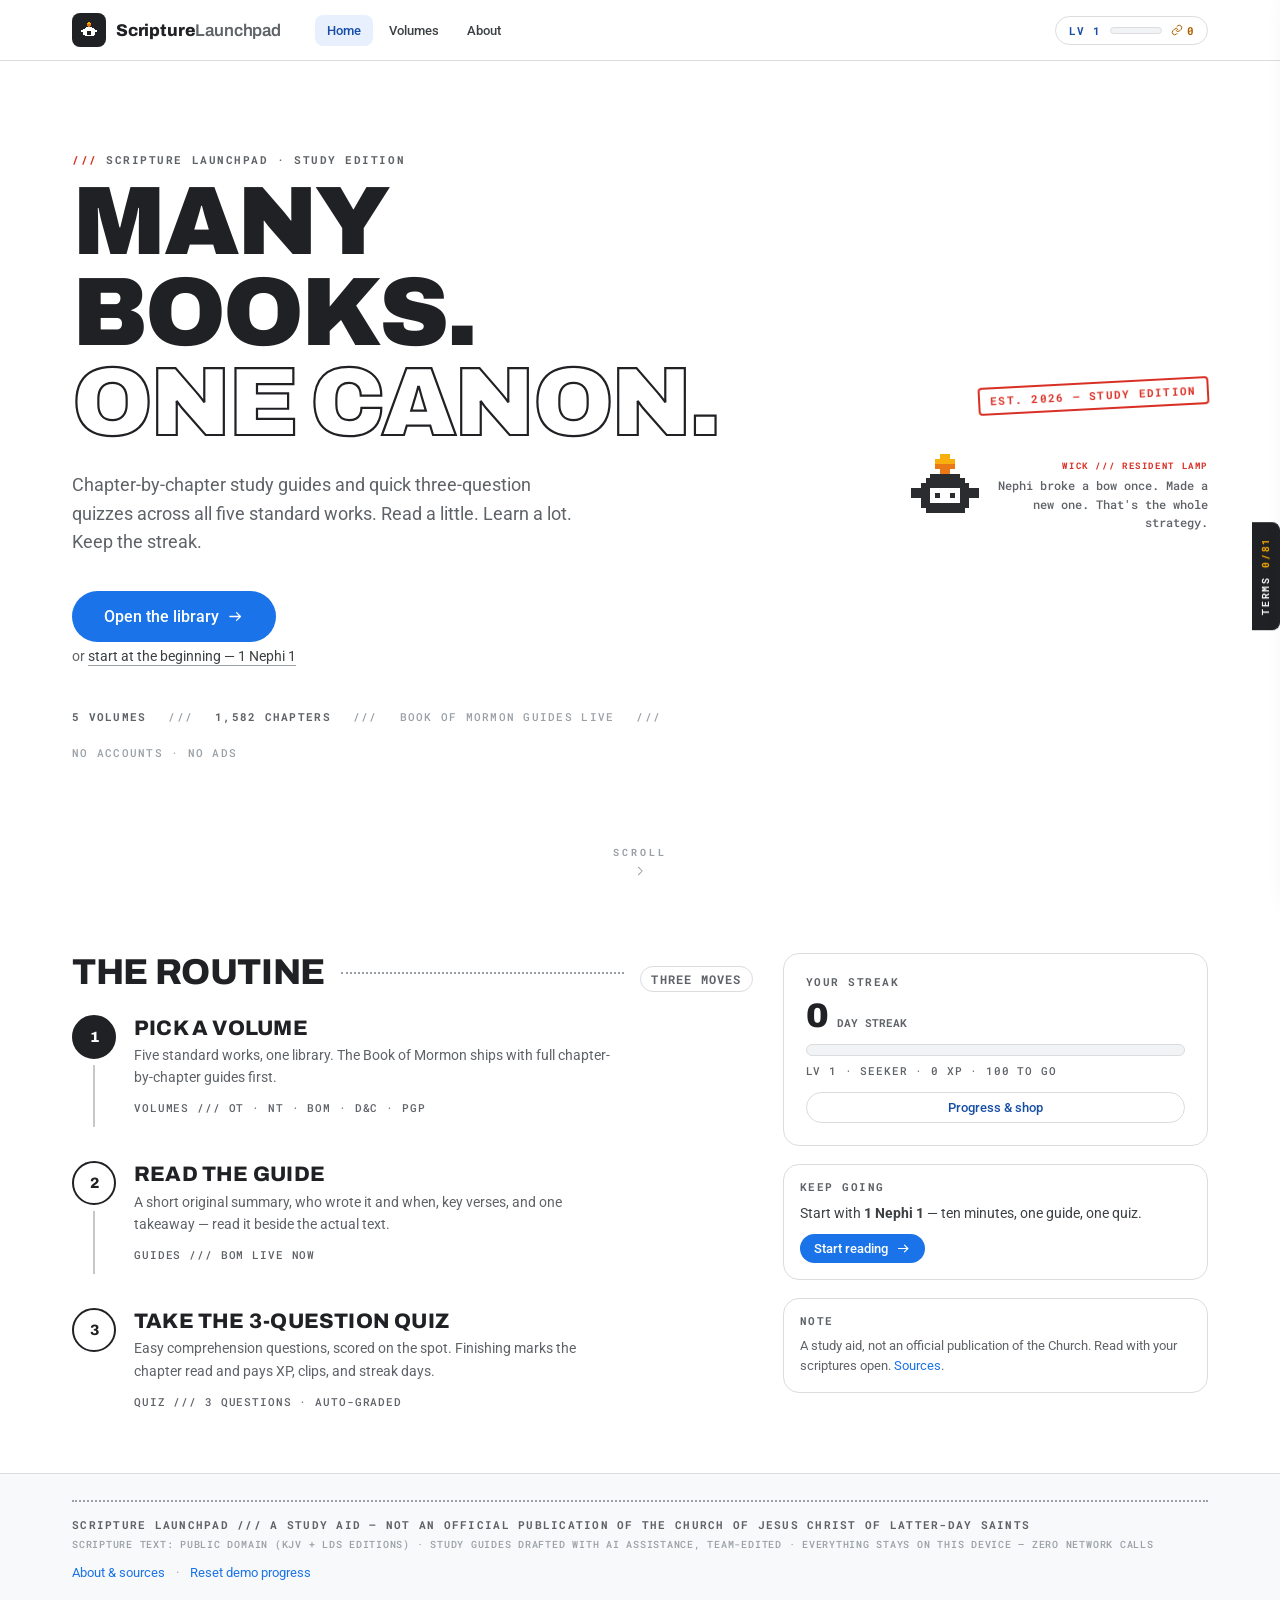
==== scripture-launchpad/index.html @ 40fcabbc "Scripture Launchpad: 2nd site on the platform (Book of Mormon complete) - New scripture-launchpad/ f" ====
<!doctype html>
<html lang="en">
<head>
<meta charset="utf-8">
<meta name="viewport" content="width=device-width, initial-scale=1, viewport-fit=cover">
<title>Scripture Launchpad — chapter by chapter</title>
<meta name="description" content="Chapter-by-chapter study guides and quick three-question quizzes across all five standard works.">
<link rel="icon" href='data:image/svg+xml,<svg xmlns="http://www.w3.org/2000/svg" viewBox="0 0 16 16"><rect x="3" y="8" width="10" height="5" fill="%23202124"/><rect x="2" y="6" width="12" height="2" fill="%23202124"/><rect x="7" y="2" width="2" height="2" fill="%23f9ab00"/><rect x="6" y="4" width="4" height="2" fill="%23f9ab00"/></svg>'>
<link rel="preconnect" href="https://fonts.googleapis.com">
<link rel="preconnect" href="https://fonts.gstatic.com" crossorigin>
<link href="https://fonts.googleapis.com/css2?family=Archivo:wght@600;700;800;900&family=Roboto:wght@400;500;700&family=Roboto+Mono:wght@500;700&display=swap" rel="stylesheet">
<link rel="stylesheet" href="styles.css">
</head>
<body>

<header class="appbar">
  <div class="wrap row">
    <a class="brand" href="#/" data-nav>
      <span class="mark" aria-hidden="true">
        <svg viewBox="0 0 16 16" shape-rendering="crispEdges">
          <rect x="7" y="1" width="2" height="1" fill="#f9ab00"/><rect x="6" y="2" width="4" height="1" fill="#f9ab00"/>
          <rect x="6" y="3" width="4" height="1" fill="#e8710a"/><rect x="7" y="4" width="2" height="1" fill="#e8710a"/>
          <rect x="5" y="5" width="6" height="1" fill="currentColor"/>
          <rect x="4" y="6" width="8" height="1" fill="currentColor"/>
          <rect x="3" y="7" width="10" height="1" fill="currentColor"/>
          <rect x="3" y="8" width="3" height="4" fill="currentColor"/><rect x="10" y="8" width="3" height="4" fill="currentColor"/>
          <rect x="6" y="8" width="4" height="1" fill="currentColor"/>
          <rect x="4" y="12" width="8" height="1" fill="currentColor"/>
          <rect x="1" y="8" width="2" height="2" fill="currentColor"/><rect x="13" y="8" width="2" height="2" fill="currentColor"/>
        </svg>
      </span>
      <span class="word">Scripture<em>Launchpad</em></span>
      <span id="oxmount"></span>
    </a>
    <nav class="appnav" id="appnav">
      <a href="#/" data-nav data-navkey="home">Home</a>
      <a href="#/volumes" data-nav data-navkey="volumes">Volumes</a>
      <a href="#/about" data-nav data-navkey="about">About</a>
    </nav>
    <span class="spacer"></span>
    <button class="pill" id="pill" type="button" title="Progress &amp; study shop">
      <span class="pl-lv">LV 1</span>
      <span class="pl-bar"><span class="pl-fill" id="pillfill"></span></span>
      <span class="pl-clips"><svg viewBox="0 0 24 24" fill="none" stroke="currentColor" stroke-width="2" stroke-linecap="round"><path d="M10 13a5 5 0 0 0 7.5.5l3-3a5 5 0 0 0-7-7l-1.7 1.7"/><path d="M14 11a5 5 0 0 0-7.5-.5l-3 3a5 5 0 0 0 7 7l1.7-1.7"/></svg><b id="pillclips">0</b></span>
    </button>
  </div>
</header>

<main id="view"></main>

<footer>
  <div class="wrap foot">
    <div class="foot-rule"></div>
    <p class="mono f1">SCRIPTURE LAUNCHPAD /// A STUDY AID — NOT AN OFFICIAL PUBLICATION OF THE CHURCH OF JESUS CHRIST OF LATTER-DAY SAINTS</p>
    <p class="mono f2">SCRIPTURE TEXT: PUBLIC DOMAIN (KJV + LDS EDITIONS) · STUDY GUIDES DRAFTED WITH AI ASSISTANCE, TEAM-EDITED · EVERYTHING STAYS ON THIS DEVICE — ZERO NETWORK CALLS</p>
    <p class="flinks">
      <a href="#/about" data-nav>About &amp; sources</a>
      <span class="dotsep">·</span>
      <a href="#" id="resetlink">Reset demo progress</a>
    </p>
  </div>
</footer>

<nav class="tabbar" id="tabbar" aria-label="Mobile navigation"></nav>

<!-- glossary: edge tab + drawer + tooltip + flashcards mount here -->
<button class="bz-tab" id="bztab" type="button">TERMS <b id="bzcount">0/0</b></button>
<aside class="bz-panel" id="bzpanel" aria-hidden="true"></aside>
<div class="bz-tip" id="bztip" hidden></div>
<div class="fc-overlay" id="fcoverlay" hidden></div>

<div class="toasts" id="toasts"></div>
<div class="modal-root" id="modalroot" hidden></div>
<div class="confetti-root" id="confetti"></div>

<!-- data (plain script tags so file:// double-click works) -->
<script src="data/canon.js"></script>
<script src="data/glossary.js"></script>
<script src="data/bom-01-1ne.js"></script>
<script src="data/bom-02-2ne.js"></script>
<script src="data/bom-03-jacob-words.js"></script>
<script src="data/bom-04-mosiah.js"></script>
<script src="data/bom-05-alma-a.js"></script>
<script src="data/bom-06-alma-b.js"></script>
<script src="data/bom-07-helaman.js"></script>
<script src="data/bom-08-3ne.js"></script>
<script src="data/bom-09-4ne-mormon-ether.js"></script>
<script src="data/bom-10-moroni.js"></script>
<script src="app.js"></script>
</body>
</html>
---- scripture-launchpad/styles.css ----
/* ============================================================
   SCRIPTURE LAUNCHPAD — design system
   Google Material flatness x print-shop retro. Flat only: no
   gradients, no glassmorphism, no emoji. Same platform language
   as IS Career Launchpad; content and accents are scripture.
   Order: tokens → base → appbar → tabbar → buttons → cards →
   stamp → hero → sections → volume/book grids → chapter study
   → quiz → rail → modal/shop → toasts/confetti → glossary →
   footer → responsive → reduced motion
   ============================================================ */

:root{
  --ink:#202124;
  --ink2:#3c4043;
  --grey:#5f6368;
  --line:#dadce0;
  --line2:#e8eaed;
  --surface:#f8f9fa;
  --surface2:#f1f3f4;
  --white:#fff; --card:#fff; --on-ink:#fff;
  --blue:#1a73e8; --blue-d:#174ea6; --blue-t:#e8f0fe;
  --green:#188038; --green-b:#1e8e3e; --green-t:#e6f4ea;
  --red:#d93025;   --red-t:#fce8e6;
  --yellow:#f9ab00; --yellow-d:#b06000;
  --orange:#e8710a;
  --purple:#7627bb; --purple-t:#f3e8fd;
  --teal:#00796b;
  --shadow:0 1px 2px rgba(60,64,67,.28), 0 1px 3px 1px rgba(60,64,67,.10);
  --font-ui:'Roboto',system-ui,-apple-system,'Segoe UI',sans-serif;
  --font-disp:'Archivo','Roboto',system-ui,sans-serif;
  --font-mono:'Roboto Mono',ui-monospace,'Cascadia Mono',Consolas,monospace;
  --appbar-bg:rgba(255,255,255,.97);
}
html[data-theme="midnight"]{
  --ink:#e8eaed; --ink2:#c9ccd1; --grey:#9aa0a6;
  --line:#3c4043; --line2:#2b2c30;
  --surface:#161719; --surface2:#222326;
  --white:#1b1c1f; --card:#1b1c1f; --on-ink:#17181a;
  --blue-t:#20304a; --green-t:#1d3327; --red-t:#3a2121; --purple-t:#33234a;
  --appbar-bg:rgba(20,21,23,.97);
  --shadow:0 1px 2px rgba(0,0,0,.5), 0 1px 3px 1px rgba(0,0,0,.35);
}
html[data-accent="galilee"]{ --blue:#0b57d0; --blue-d:#0842a0; --blue-t:#d9e6fc }
html[data-accent="wild"]{ --blue:#558b2f; --blue-d:#33691e; --blue-t:#e9f2df }
html[data-accent="liahona"]{ --blue:#b06000; --blue-d:#8a4b00; --blue-t:#fbead0 }

*{box-sizing:border-box}
[hidden]{display:none !important}
html{scroll-behavior:smooth}
body{
  margin:0; background:var(--white); color:var(--ink);
  font:400 15px/1.6 var(--font-ui);
  -webkit-font-smoothing:antialiased;
}
::selection{background:var(--blue-t)}
:focus-visible{outline:2px solid var(--blue); outline-offset:2px; border-radius:4px}
a{color:var(--blue); text-decoration:none}
a:hover{text-decoration:underline}
h1,h2,h3,h4{margin:0; font-family:var(--font-disp); letter-spacing:-.01em; line-height:1.1}
p{margin:.4em 0}
button{font-family:var(--font-ui)}
.wrap{max-width:1180px; margin:0 auto; padding:0 22px}
.mono{font-family:var(--font-mono)}
.kicker{
  font:700 11px/1 var(--font-mono); letter-spacing:.14em; text-transform:uppercase;
  color:var(--grey); margin:0 0 10px;
}
.kicker .dot{color:var(--red)}
.hairline{border:0; border-top:1px solid var(--line); margin:0}
.dotted{border:0; border-top:2px dotted #9aa0a6; margin:0}

/* ---------- app bar ---------- */
.appbar{
  position:sticky; top:0; z-index:50; background:var(--appbar-bg);
  border-bottom:1px solid var(--line); backdrop-filter:blur(6px);
}
.appbar .row{display:flex; align-items:center; gap:18px; height:60px}
.brand{display:flex; align-items:center; gap:10px; cursor:pointer; user-select:none}
.brand:hover{text-decoration:none}
.brand .mark{
  width:34px; height:34px; background:var(--ink); color:var(--card); border-radius:8px;
  display:grid; place-items:center; flex:none;
}
.brand .mark svg{width:18px; height:18px}
.brand .word{font:800 17px var(--font-disp); color:var(--ink); letter-spacing:-.01em; white-space:nowrap}
.brand .word em{font-style:normal; color:var(--grey); font-weight:600}
#oxmount{display:inline-flex}
#oxmount svg{width:22px; height:22px; margin-left:2px}
.appnav{display:flex; gap:4px; margin-left:6px}
.appnav a{
  font:500 13px var(--font-ui); color:var(--ink2); padding:8px 12px; border-radius:8px;
}
.appnav a:hover{background:var(--surface2); text-decoration:none}
.appnav a.on{background:var(--blue-t); color:var(--blue-d)}
.appbar .spacer{flex:1}

/* progress pill */
.pill{
  display:inline-flex; align-items:center; gap:9px; padding:6px 13px;
  border:1.5px solid var(--line); border-radius:999px; background:var(--card);
  cursor:pointer; color:var(--ink2);
}
.pill:hover{border-color:var(--ink); box-shadow:var(--shadow)}
.pill .pl-lv{font:700 11px var(--font-mono); letter-spacing:.08em; color:var(--blue-d)}
.pill .pl-bar{width:52px; height:7px; background:var(--surface2); border:1px solid var(--line); border-radius:99px; overflow:hidden}
.pill .pl-fill{display:block; height:100%; width:0%; background:var(--blue); border-radius:99px}
.pill .pl-clips{display:inline-flex; align-items:center; gap:4px; font:700 11px var(--font-mono); color:var(--yellow-d)}
.pill .pl-clips svg{width:12px; height:12px}

/* ---------- mobile tab bar ---------- */
.tabbar{
  display:none; position:fixed; left:0; right:0; bottom:0; z-index:120;
  background:var(--card); border-top:1.5px solid var(--ink);
  box-shadow:0 -3px 12px rgba(60,64,67,.08);
  padding:7px 6px calc(7px + env(safe-area-inset-bottom)); gap:2px;
}
.tb{
  flex:1; display:flex; flex-direction:column; align-items:center; justify-content:center; gap:3px;
  min-height:52px; padding:4px 2px; border-radius:12px; border:none; background:none;
  color:var(--grey); text-decoration:none; cursor:pointer; user-select:none;
  -webkit-tap-highlight-color:transparent; transition:transform .12s, color .15s;
}
.tb:hover{text-decoration:none}
.tb:active{transform:scale(.94)}
.tb .ti{
  position:relative; width:34px; height:30px; display:grid; place-items:center;
  border-radius:9px; transition:background .15s;
}
.tb .ti svg{width:23px; height:23px}
.tb .tl{font:700 8.5px var(--font-mono); letter-spacing:.09em; text-transform:uppercase; white-space:nowrap}
.tb.on{color:var(--blue-d)}
.tb.on .ti{background:var(--blue-t); color:var(--blue)}
.tbadge{
  position:absolute; top:-5px; right:-10px; min-width:17px; height:15px; padding:0 4px;
  background:var(--yellow); color:#202124; font:700 8.5px/15px var(--font-mono);
  border-radius:999px; text-align:center; border:1.5px solid var(--card);
}

/* ---------- buttons / chips ---------- */
.btn{
  display:inline-flex; align-items:center; gap:8px; border:none; cursor:pointer;
  font:500 14px var(--font-ui); padding:11px 22px; border-radius:999px;
  transition:box-shadow .15s, transform .15s, background .15s; text-decoration:none;
}
.btn:hover{box-shadow:var(--shadow); text-decoration:none; transform:translateY(-1px)}
.btn:active{transform:translateY(0)}
.btn-primary{background:var(--blue); color:#fff}
.btn-dark{background:var(--ink); color:var(--on-ink)}
.btn-green{background:var(--green); color:#fff}
.btn-ghost{background:var(--card); color:var(--blue-d); border:1px solid var(--line)}
.btn-sm{padding:7px 14px; font-size:13px}
.btn-hero{padding:16px 32px; font-size:16px}
.btn[disabled], .btn[aria-disabled="true"]{background:var(--line2); color:#9aa0a6; cursor:not-allowed; box-shadow:none; transform:none}
.btn svg{width:16px; height:16px}
.chip{
  display:inline-flex; align-items:center; gap:6px; padding:5px 12px;
  border:1px solid var(--line); border-radius:999px; background:var(--card);
  font:700 12px var(--font-mono); color:var(--ink2); white-space:nowrap;
}
.chip svg{width:14px; height:14px}
.chip.streak{color:var(--yellow-d); border-color:#f5c85c}
.chip.xp{color:var(--green)}
.chip.lvl{color:var(--blue-d)}
.chip .amber{color:var(--yellow-d)}

/* ---------- cards ---------- */
.card{
  background:var(--card); border:1px solid var(--line); border-radius:16px; padding:22px;
}
.card.tight{padding:16px}
.hard{
  background:var(--card); border:1.5px solid var(--ink); border-radius:12px;
  box-shadow:4px 4px 0 var(--ink); transition:transform .15s, box-shadow .15s;
}
.hard:hover{transform:translate(-2px,-2px); box-shadow:6px 6px 0 var(--ink)}
.hard.flat:hover{transform:none; box-shadow:4px 4px 0 var(--ink)}

/* ---------- stamp ---------- */
.stamp{
  display:inline-block; padding:5px 10px; border:2px solid var(--red); color:var(--red);
  font:700 10.5px var(--font-mono); letter-spacing:.12em; text-transform:uppercase;
  transform:rotate(-3deg); border-radius:4px; background:var(--card); white-space:nowrap;
}
.stamp.blue{border-color:var(--blue); color:var(--blue-d); transform:rotate(2deg)}
.stamp.green{border-color:var(--green); color:var(--green)}
.stamp.gold{border-color:var(--yellow-d); color:var(--yellow-d); transform:rotate(-2deg)}

/* ---------- hero — one focal point ---------- */
.hero{position:relative; min-height:calc(100vh - 60px); display:flex; align-items:center; padding:36px 0 84px}
.hero-grid{display:grid; grid-template-columns:1.55fr .8fr; gap:36px; align-items:center; width:100%}
.hero h1{
  font-size:clamp(52px,7.6vw,106px); font-weight:900; letter-spacing:-.03em; line-height:.93;
  text-transform:uppercase; margin:12px 0 22px;
}
.hero h1 .outl{color:transparent; -webkit-text-stroke:2.2px var(--ink); text-stroke:2.2px var(--ink)}
.hero .sub{font-size:18px; color:var(--grey); max-width:50ch; margin:0 0 34px}
.hero .cta{display:flex; gap:18px; align-items:center; flex-wrap:wrap}
.hero .alt{font:400 13.5px var(--font-ui); color:var(--grey)}
.hero .alt a{color:var(--ink2); border-bottom:1px solid #9aa0a6; padding-bottom:1px}
.hero .alt a:hover{text-decoration:none; border-color:var(--ink)}
.microline{
  margin-top:46px; font:500 10.5px var(--font-mono); letter-spacing:.12em; color:#9aa0a6;
  text-transform:uppercase; display:flex; gap:22px; flex-wrap:wrap;
}
.microline b{color:var(--grey); font-weight:700}
.hero-side{position:relative; display:flex; flex-direction:column; align-items:flex-end; gap:18px}
.corner-stamp{z-index:2}
.wick-duo{display:flex; align-items:flex-end; gap:14px; margin-top:26px}
.wick-duo .wick{width:78px; opacity:.95; flex:none}
.wick-bubble{max-width:210px; font:500 12px/1.55 var(--font-mono); color:var(--grey); text-align:right}
.wick-bubble b{display:block; font-size:9px; letter-spacing:.18em; color:var(--red); margin-bottom:3px; text-align:right}
.scrollcue{
  position:absolute; bottom:20px; left:50%; transform:translateX(-50%);
  font:700 9.5px var(--font-mono); letter-spacing:.32em; color:#9aa0a6; text-transform:uppercase;
  display:flex; flex-direction:column; align-items:center; gap:5px;
}
.scrollcue svg{width:14px; height:14px; animation:dip 2.2s ease-in-out infinite}
@keyframes dip{0%,100%{transform:translateY(0); opacity:.45} 50%{transform:translateY(5px); opacity:1}}
.hero-main>*{animation:fadeUp .5s ease-out both}
.hero-main>*:nth-child(2){animation-delay:.07s}
.hero-main>*:nth-child(3){animation-delay:.14s}
.hero-main>*:nth-child(4){animation-delay:.21s}
.hero-main>*:nth-child(5){animation-delay:.28s}
@keyframes fadeUp{from{opacity:0; transform:translateY(14px)} to{opacity:1; transform:none}}

/* ---------- sections ---------- */
.section{padding:52px 0 8px}
.section-head{display:flex; align-items:baseline; gap:16px; margin-bottom:22px; flex-wrap:wrap}
.section-head h2{font-size:clamp(26px,3vw,36px); font-weight:800; text-transform:uppercase; letter-spacing:-.01em}
.section-head .count{
  font:700 12px var(--font-mono); color:var(--grey); letter-spacing:.1em;
  border:1px solid var(--line); padding:4px 10px; border-radius:999px;
}
.section-head .rule{flex:1; border-top:2px dotted #9aa0a6; min-width:60px; align-self:center}
.path-grid{display:grid; grid-template-columns:1.6fr 1fr; gap:30px; align-items:start}
.stage{position:relative; display:flex; gap:18px; padding:0 0 34px 0}
.stage:last-child{padding-bottom:4px}
.stage .railv{display:flex; flex-direction:column; align-items:center; gap:6px}
.node{
  width:44px; height:44px; border-radius:999px; border:2px solid var(--ink); background:var(--card);
  display:grid; place-items:center; font:800 15px var(--font-disp); color:var(--ink);
  flex:none; z-index:1;
}
.node.done{background:var(--green); border-color:var(--green); color:#fff}
.node.now{background:var(--ink); color:var(--on-ink)}
.railv .cord{width:2px; flex:1; min-height:26px; background:var(--ink); opacity:.25}
.stage .body{flex:1; padding-top:2px}
.stage h3{font-size:21px; font-weight:800; text-transform:uppercase; letter-spacing:.01em}
.stage .desc{color:var(--grey); font-size:14px; margin:4px 0 12px; max-width:60ch}
.stage .meta{font:500 11px var(--font-mono); color:var(--grey); letter-spacing:.08em; text-transform:uppercase; margin-bottom:12px}
.stage .meta b{color:var(--green)}
.railcol{display:flex; flex-direction:column; gap:18px; position:sticky; top:78px}
.levelbar{height:12px; background:var(--surface2); border:1px solid var(--line); border-radius:99px; overflow:hidden}
.levelbar .fill{height:100%; background:var(--blue); border-radius:99px; transition:width .5s}
.badge-grid{display:grid; grid-template-columns:repeat(4,1fr); gap:10px; margin-top:12px}
.badge{
  text-align:center; padding:10px 4px; border:1px solid var(--line); border-radius:12px;
  background:var(--card); position:relative;
}
.badge svg{width:22px; height:22px; color:var(--yellow-d)}
.badge .bn{font:700 8.5px var(--font-mono); letter-spacing:.04em; text-transform:uppercase; display:block; margin-top:5px; color:var(--ink2)}
.badge.locked{opacity:.35; filter:grayscale(1)}
.badge .lk{position:absolute; top:4px; right:4px; width:11px; height:11px; color:var(--grey)}

/* ---------- volume + book cards ---------- */
.volgrid{display:grid; grid-template-columns:repeat(3,1fr); gap:18px}
.bookgrid{display:grid; grid-template-columns:repeat(3,1fr); gap:14px}
.vcard{
  display:flex; flex-direction:column; cursor:pointer; padding:0; overflow:hidden;
  background:var(--card); position:relative;
}
.vcard .bar{height:5px; width:100%; background:var(--acc, var(--blue))}
.vcard .inner{padding:16px 16px 14px; display:flex; flex-direction:column; flex:1}
.vcard .toprow{display:flex; justify-content:space-between; align-items:flex-start; gap:8px; margin-bottom:8px}
.vcard .ic{width:34px; height:34px; border-radius:8px; display:grid; place-items:center; flex:none; background:var(--acc-t, var(--blue-t)); color:var(--acc, var(--blue-d))}
.vcard .ic svg{width:19px; height:19px}
.vcard h3{font-size:16.5px; font-weight:800; line-height:1.2; margin:2px 0 6px}
.vcard .blurb{font-size:12.5px; color:var(--grey); line-height:1.5; flex:1}
.vcard .meta{
  margin-top:12px; padding-top:10px; border-top:1px dotted var(--line);
  font:700 10px var(--font-mono); letter-spacing:.08em; color:var(--grey); text-transform:uppercase;
  display:flex; justify-content:space-between; align-items:center; gap:6px;
}
.vcard .meta .go{color:var(--ink)}
.vcard .pbar{height:5px; background:var(--surface2); border-radius:99px; overflow:hidden; margin-top:10px}
.vcard .pbar span{display:block; height:100%; background:var(--acc, var(--blue))}
.vcard .guidechip{
  font:700 8.5px var(--font-mono); letter-spacing:.1em; text-transform:uppercase;
  border:1.5px solid var(--green); color:var(--green); padding:2px 6px; border-radius:4px; transform:rotate(-3deg);
}
.vcard .guidechip.soon{border-color:#9aa0a6; color:var(--grey)}
.group-head{display:flex; align-items:center; gap:14px; margin:34px 0 16px}
.group-head .gname{font:800 13px var(--font-mono); letter-spacing:.16em; text-transform:uppercase; color:var(--ink2)}
.group-head .grule{flex:1; border-top:1px solid var(--ink)}
.group-head .gn{font:700 11px var(--font-mono); color:var(--on-ink); background:var(--ink); padding:2px 8px; border-radius:4px}

/* ---------- detail heads / crumbs ---------- */
.crumb{font:500 12px var(--font-mono); color:var(--grey); letter-spacing:.06em; text-transform:uppercase; padding-top:22px}
.crumb a{color:var(--grey)}
.det-head{display:flex; gap:22px; align-items:flex-start; padding:18px 0 20px; flex-wrap:wrap}
.det-head .big-ic{
  width:74px; height:74px; border-radius:18px; display:grid; place-items:center; flex:none;
  border:1.5px solid var(--ink); box-shadow:4px 4px 0 var(--ink);
  background:var(--acc-t, var(--blue-t)); color:var(--acc, var(--blue-d));
}
.det-head .big-ic svg{width:38px; height:38px}
.det-head h1{font-size:clamp(30px,4vw,46px); font-weight:900; text-transform:uppercase; letter-spacing:-.02em; line-height:1}
.det-head .aka{font:500 13px var(--font-mono); color:var(--grey); margin-top:8px}
.det-head .head-cta{margin-left:auto; display:flex; flex-direction:column; gap:10px; align-items:flex-end}

/* ---------- chapter grid ---------- */
.chapgrid{display:grid; grid-template-columns:repeat(auto-fill, minmax(64px, 1fr)); gap:10px; padding:4px 0 60px}
.chap{
  position:relative; border:1.5px solid var(--line); background:var(--card); border-radius:10px;
  min-height:52px; display:flex; align-items:center; justify-content:center; gap:5px;
  font:700 13px var(--font-mono); color:var(--ink2); cursor:pointer; padding:6px 2px;
}
.chap:hover{border-color:var(--ink); color:var(--ink); box-shadow:var(--shadow)}
.chap.read{background:var(--green-t); border-color:var(--green); color:var(--green)}
.chap .cd{width:6px; height:6px; border-radius:99px; background:var(--yellow); position:absolute; top:5px; right:5px}
.chap .cd.none{display:none}
.chap.guide::after{
  content:""; position:absolute; left:50%; bottom:4px; transform:translateX(-50%);
  width:16px; height:2px; background:var(--acc, var(--blue)); border-radius:2px; opacity:.55;
}

/* ---------- chapter study page ---------- */
.study{max-width:820px; padding-bottom:60px}
.chap-head{display:flex; align-items:flex-start; gap:18px; padding:14px 0 8px; flex-wrap:wrap}
.chap-head h1{font-size:clamp(32px,4.4vw,52px); font-weight:900; text-transform:uppercase; letter-spacing:-.02em; line-height:1}
.chap-head .readtoggle{margin-left:auto; padding-top:6px}
.readtoggle button{
  display:inline-flex; align-items:center; gap:7px; border:1.5px solid var(--line); border-radius:999px;
  background:var(--card); padding:8px 15px; font:700 11.5px var(--font-mono); letter-spacing:.08em;
  text-transform:uppercase; color:var(--grey); cursor:pointer;
}
.readtoggle button:hover{border-color:var(--ink); color:var(--ink)}
.readtoggle button.on{background:var(--green); border-color:var(--green); color:#fff}
.readtoggle button svg{width:14px; height:14px}
.guidecard{margin-top:16px}
.guidecard .gh{display:flex; align-items:center; gap:10px; margin-bottom:10px}
.guidecard .gh h3{font:800 13px var(--font-mono); letter-spacing:.16em; text-transform:uppercase; color:var(--ink2)}
.guidecard .gh .grule{flex:1; border-top:1px solid var(--line)}
.study .sum{font-size:16.5px; line-height:1.65; margin:6px 0 14px}
.ctxline{
  font:500 11px var(--font-mono); letter-spacing:.06em; text-transform:uppercase;
  color:var(--grey); background:var(--surface); border:1px solid var(--line2); border-radius:8px;
  padding:8px 12px; margin:0 0 16px; display:inline-block;
}
.kvblock{margin:6px 0 16px}
.kv{
  border-left:3px solid var(--acc, var(--blue)); background:var(--surface);
  border-radius:0 10px 10px 0; padding:12px 16px; margin:0 0 10px;
}
.kv .kvt{font:500 15px/1.6 var(--font-ui); color:var(--ink2); font-style:italic; margin:0}
.kv .kvr{font:700 10px var(--font-mono); letter-spacing:.12em; text-transform:uppercase; color:var(--acc, var(--blue-d)); margin-top:6px; display:block}
.takeaway{
  border:1.5px solid var(--ink); border-radius:12px; box-shadow:4px 4px 0 var(--ink);
  background:var(--card); padding:14px 18px; margin:18px 0; position:relative;
}
.takeaway .tk{font:700 10px var(--font-mono); letter-spacing:.16em; text-transform:uppercase; color:var(--red); margin-bottom:5px; display:block}
.takeaway p{margin:0; font-size:15.5px}
.comingsoon{margin-top:16px; text-align:left}
.comingsoon .cs-k{font:700 10.5px var(--font-mono); letter-spacing:.14em; color:var(--grey); text-transform:uppercase}
.comingsoon p{color:var(--grey); max-width:60ch}
.chapter-nav{display:flex; justify-content:space-between; gap:12px; margin-top:30px; flex-wrap:wrap}

/* ---------- quiz ---------- */
.quizcard{margin-top:16px}
.quizcard .qh{display:flex; align-items:center; gap:10px; flex-wrap:wrap; margin-bottom:14px}
.quizcard .qh h3{font:800 13px var(--font-mono); letter-spacing:.16em; text-transform:uppercase; color:var(--ink2)}
.quizcard .qh .qmeta{font:500 10.5px var(--font-mono); color:var(--grey); letter-spacing:.08em; text-transform:uppercase; margin-left:auto}
.qprog{display:flex; gap:5px; margin-bottom:14px}
.qprog span{width:26px; height:5px; border-radius:99px; background:var(--surface2); border:1px solid var(--line)}
.qprog span.ok{background:var(--green); border-color:var(--green)}
.qprog span.bad{background:var(--red); border-color:var(--red)}
.qprog span.cur{border-color:var(--ink)}
.qq{font-size:17px; font-weight:500; margin:0 0 14px}
.choices{display:flex; flex-direction:column; gap:9px}
.choice{
  display:flex; align-items:center; gap:12px; text-align:left; width:100%;
  border:1.5px solid var(--line); background:var(--card); border-radius:12px;
  padding:12px 14px; font:400 14.5px var(--font-ui); color:var(--ink); cursor:pointer;
  transition:border-color .12s, background .12s;
}
.choice:hover{border-color:var(--ink)}
.choice .key{
  width:24px; height:24px; border-radius:7px; border:1.5px solid var(--line);
  display:grid; place-items:center; font:700 11px var(--font-mono); color:var(--grey); flex:none;
}
.choice.right{background:var(--green-t); border-color:var(--green); color:var(--green)}
.choice.right .key{border-color:var(--green); color:var(--green)}
.choice.wrong{background:var(--red-t); border-color:var(--red); color:var(--red)}
.choice.wrong .key{border-color:var(--red); color:var(--red)}
.choice.dim{opacity:.55}
.choice:disabled{cursor:default}
.qwhy{
  border:1px solid var(--line); border-left:3px solid var(--acc, var(--blue)); background:var(--surface);
  border-radius:0 10px 10px 0; padding:10px 14px; margin-top:12px; font-size:13.5px; color:var(--ink2);
}
.qnext{margin-top:14px; display:flex; justify-content:flex-end}
.qdone{text-align:left; padding:6px 2px 2px}
.qdone .scorestamp{margin:6px 0 10px}
.qdone .scoreline{font-size:16px; font-weight:500; margin:8px 0 4px}
.qdone .xpnote{font:700 11px var(--font-mono); letter-spacing:.1em; text-transform:uppercase; color:var(--green)}
.qdone .qactions{display:flex; gap:12px; margin-top:18px; flex-wrap:wrap}

/* ---------- about page ---------- */
.about{max-width:820px; padding-bottom:60px}
.about h2{font-size:clamp(22px,2.6vw,30px); font-weight:800; text-transform:uppercase; margin:38px 0 6px}
.about p, .about li{color:var(--ink2); font-size:14.5px}
.about ul{padding-left:20px; margin:8px 0}
.about .src{border:1px solid var(--line); border-radius:12px; padding:14px 16px; margin:10px 0; background:var(--card)}
.about .src .sk{font:700 10px var(--font-mono); letter-spacing:.14em; text-transform:uppercase; color:var(--grey)}

/* ---------- progress modal + shop ---------- */
.modal-root{position:fixed; inset:0; z-index:400; display:flex; align-items:flex-start; justify-content:center; padding:44px 16px; overflow-y:auto}
.modal-back{position:fixed; inset:0; background:rgba(32,33,36,.55)}
.modal{
  position:relative; width:min(880px,100%); background:var(--card); border:1.5px solid var(--ink);
  border-radius:16px; box-shadow:8px 8px 0 var(--ink); padding:26px;
}
.modal .mx{position:absolute; top:14px; right:14px; border:none; background:none; cursor:pointer; color:var(--grey); padding:6px}
.modal .mx:hover{color:var(--ink)}
.modal .mx svg{width:18px; height:18px}
.mgrid{display:grid; grid-template-columns:1.1fr 1fr; gap:16px; margin-top:16px}
.mbox{border:1px solid var(--line); border-radius:14px; padding:16px; background:var(--card)}
.mbox .mk{font:700 10px var(--font-mono); letter-spacing:.16em; text-transform:uppercase; color:var(--grey); margin-bottom:8px; display:block}
.mbox .big{font:900 30px var(--font-disp); text-transform:uppercase; letter-spacing:-.01em; line-height:1}
.mbox .sub{font:500 11px var(--font-mono); color:var(--grey); margin-top:6px}
.ladder{margin-top:10px}
.lrow{display:flex; align-items:center; gap:12px; padding:7px 0; border-bottom:1px dotted var(--line)}
.lrow:last-child{border-bottom:none}
.lrow .ln{width:30px; height:30px; border-radius:99px; border:1.5px solid var(--line); display:grid; place-items:center; font:800 12px var(--font-disp); color:var(--grey); flex:none}
.lrow.done .ln{background:var(--green); border-color:var(--green); color:#fff}
.lrow.now .ln{background:var(--ink); border-color:var(--ink); color:var(--on-ink)}
.lrow .lt{font:700 11.5px var(--font-mono); letter-spacing:.1em; text-transform:uppercase; color:var(--ink2); flex:1}
.lrow .lr{font:700 10px var(--font-mono); color:var(--grey)}
.lrow.now .lt{color:var(--ink)}
.lrow.locked{opacity:.45}
.statrow{display:flex; gap:8px; flex-wrap:wrap; margin-top:12px}
.shopgrid{display:grid; grid-template-columns:repeat(3,1fr); gap:14px; margin-top:14px}
.shopcard{border:1px solid var(--line); border-radius:14px; padding:14px; background:var(--card); display:flex; flex-direction:column; gap:8px}
.shopcard.owned{border-color:var(--green)}
.shopcard .sw{display:flex; gap:6px}
.shopcard .sw i{width:22px; height:22px; border-radius:6px; border:1px solid var(--line)}
.shopcard .pname{font:800 13.5px var(--font-disp); text-transform:uppercase; letter-spacing:.02em}
.shopcard .pdesc{font-size:12px; color:var(--grey); flex:1; line-height:1.5}
.shopcard .prow{display:flex; align-items:center; justify-content:space-between; gap:8px}
.shopcard .price{font:700 12px var(--font-mono); color:var(--yellow-d); display:inline-flex; align-items:center; gap:5px}
.shopcard .price svg{width:13px; height:13px}
.shopfoot{font:500 10px var(--font-mono); letter-spacing:.1em; text-transform:uppercase; color:var(--grey); margin-top:12px}

/* ---------- toasts ---------- */
.toasts{position:fixed; left:18px; bottom:22px; z-index:300; display:flex; flex-direction:column; gap:8px}
.toast{
  background:var(--ink); color:var(--on-ink); border-radius:10px; padding:10px 16px;
  font:500 13px var(--font-ui); box-shadow:var(--shadow); display:flex; gap:10px; align-items:center;
  animation:tin .25s ease-out;
}
.toast .txp{font:700 11px var(--font-mono); color:var(--yellow); letter-spacing:.06em}
@keyframes tin{from{opacity:0; transform:translateY(8px)} to{opacity:1; transform:none}}

/* ---------- confetti ---------- */
.confetti-root{position:fixed; inset:0; pointer-events:none; z-index:500; overflow:hidden}
.confetti-root i{position:absolute; width:9px; height:9px; top:-12px}

/* ---------- glossary ---------- */
.bz{border-bottom:2px solid var(--orange); cursor:help; text-decoration:none}
.bz-tab{
  position:fixed; right:0; top:58%; z-index:110; transform:rotate(180deg);
  writing-mode:vertical-rl; border:1.5px solid var(--ink); border-right:none;
  background:var(--ink); color:var(--on-ink); font:700 10px var(--font-mono); letter-spacing:.18em;
  padding:14px 7px; border-radius:8px 0 0 8px; cursor:pointer; display:flex; align-items:center; gap:8px;
}
.bz-tab b{color:var(--yellow); font-weight:700}
.bz-tab:hover{background:var(--ink2)}
.bz-panel{
  position:fixed; top:0; right:-420px; width:400px; max-width:100vw; height:100vh; z-index:150;
  background:var(--card); border-left:1.5px solid var(--ink); box-shadow:-6px 0 24px rgba(60,64,67,.18);
  display:flex; flex-direction:column; transition:right .25s ease;
}
.bz-panel.open{right:0}
.bz-head{padding:18px 18px 12px; border-bottom:1px solid var(--line)}
.bz-head .bt{display:flex; align-items:center; gap:10px}
.bz-head .bt h3{font:800 14px var(--font-mono); letter-spacing:.16em; text-transform:uppercase; flex:1}
.bz-head .bt button{border:none; background:none; cursor:pointer; color:var(--grey); padding:4px}
.bz-head .bt button:hover{color:var(--ink)}
.bz-head .bt svg{width:16px; height:16px}
.bz-stack{display:flex; height:7px; border-radius:99px; overflow:hidden; margin:12px 0 0; background:var(--surface2)}
.bz-stack i{height:100%}
.bz-search{margin-top:12px; width:100%; padding:9px 13px; border:1.5px solid var(--line); border-radius:10px; font:400 13px var(--font-ui); background:var(--card); color:var(--ink)}
.bz-search:focus{outline:none; border-color:var(--ink)}
.bz-filters{display:flex; gap:6px; flex-wrap:wrap; margin-top:10px}
.bz-fch{
  border:1px solid var(--line); background:var(--card); border-radius:999px; padding:4px 11px;
  font:700 10px var(--font-mono); letter-spacing:.08em; color:var(--grey); cursor:pointer;
}
.bz-fch.on{background:var(--blue-t); border-color:var(--blue); color:var(--blue-d)}
.bz-list{flex:1; overflow-y:auto; padding:6px 0 90px}
.bz-row{padding:11px 18px; border-bottom:1px dotted var(--line); cursor:pointer}
.bz-row:hover{background:var(--surface)}
.bz-row .rt{display:flex; align-items:center; gap:8px}
.bz-row .rt b{font:500 13.5px var(--font-ui); color:var(--ink); flex:1}
.bz-row .meter{display:flex; gap:3px}
.bz-row .meter i{width:7px; height:7px; border-radius:99px; background:var(--line2)}
.bz-row .meter i.f{background:var(--orange)}
.bz-row .rd{font:400 13px var(--font-ui); color:var(--ink2); display:none; margin-top:6px}
.bz-row.exp .rd{display:block}
.bz-row .tag{font:700 8.5px var(--font-mono); letter-spacing:.1em; color:var(--grey); border:1px solid var(--line); padding:1px 5px; border-radius:4px}
.bz-foot{border-top:1.5px solid var(--ink); padding:12px 18px; background:var(--card); display:flex; gap:10px; align-items:center; justify-content:space-between}
.bz-foot .bf-note{font:500 9.5px var(--font-mono); letter-spacing:.1em; color:var(--grey); text-transform:uppercase}
.bz-tip{
  position:fixed; z-index:200; max-width:300px; background:var(--card); border:1.5px solid var(--ink);
  border-radius:10px; box-shadow:5px 5px 0 var(--ink); padding:11px 14px; pointer-events:none;
}
.bz-tip .tt{font:700 12px var(--font-mono); letter-spacing:.08em; text-transform:uppercase; color:var(--orange); display:block}
.bz-tip .td{font:400 13px/1.5 var(--font-ui); color:var(--ink2); margin-top:4px}
.bz-tip .tf{font:700 9px var(--font-mono); letter-spacing:.12em; text-transform:uppercase; color:var(--grey); margin-top:7px; display:block}
.fc-overlay{position:fixed; inset:0; z-index:250; background:rgba(32,33,36,.55); display:flex; align-items:center; justify-content:center; padding:20px}
.fc-card{width:min(460px,100%); background:var(--card); border:1.5px solid var(--ink); border-radius:16px; box-shadow:8px 8px 0 var(--ink); padding:26px; position:relative}
.fc-card .fk{font:700 10px var(--font-mono); letter-spacing:.16em; text-transform:uppercase; color:var(--grey); display:flex; justify-content:space-between}
.fc-face{
  min-height:170px; border:1.5px solid var(--ink); border-radius:12px; background:var(--surface);
  display:flex; flex-direction:column; align-items:center; justify-content:center; gap:10px;
  text-align:center; padding:22px; margin:16px 0; cursor:pointer;
}
.fc-face .fw{font:800 22px var(--font-disp); text-transform:uppercase}
.fc-face .fd{font:400 14px/1.55 var(--font-ui); color:var(--ink2)}
.fc-face .fhint{font:500 9.5px var(--font-mono); letter-spacing:.14em; color:var(--grey); text-transform:uppercase}
.fc-btns{display:flex; gap:10px}
.fc-btns .btn{flex:1; justify-content:center}

/* ---------- footer ---------- */
footer{border-top:1px solid var(--line); margin-top:40px; background:var(--surface)}
.foot{padding:26px 22px 34px}
.foot .foot-rule{border-top:2px dotted #9aa0a6; margin-bottom:16px}
.foot .f1{font:700 10.5px var(--font-mono); letter-spacing:.12em; color:var(--grey); margin:0 0 6px}
.foot .f2{font:500 9.5px var(--font-mono); letter-spacing:.08em; color:#9aa0a6; margin:0 0 12px}
.foot .flinks{font-size:13px; margin:0}
.foot .dotsep{color:#9aa0a6; margin:0 8px}

/* ---------- responsive ≤680px ---------- */
@media (max-width:680px){
  body{--tb-clear:76px}
  .wrap{padding:0 16px}
  .appnav{display:none}
  .pill{display:none}
  .tabbar{display:flex}
  main{padding-bottom:var(--tb-clear)}
  .bz-tab{display:none}
  .hero{min-height:auto; padding:30px 0 40px}
  .hero-grid{grid-template-columns:1fr; gap:8px}
  .hero h1{font-size:clamp(40px,12vw,56px)}
  .hero .sub{font-size:15.5px; margin-bottom:24px}
  .hero .cta .btn{width:100%; justify-content:center}
  .hero-side{display:none}
  .scrollcue{display:none}
  .microline{gap:12px; margin-top:30px}
  .path-grid{grid-template-columns:1fr}
  .railcol{position:static}
  .volgrid,.bookgrid{grid-template-columns:1fr}
  .shopgrid{grid-template-columns:1fr}
  .mgrid{grid-template-columns:1fr}
  .modal{padding:20px}
  .modal-root{padding:16px 10px}
  .chapgrid{grid-template-columns:repeat(auto-fill, minmax(56px,1fr)); gap:8px}
  .det-head h1{font-size:30px}
  .det-head .big-ic{width:58px; height:58px; border-radius:14px}
  .det-head .big-ic svg{width:28px; height:28px}
  .det-head .head-cta{margin-left:0; width:100%; flex-direction:row}
  .btn-full{width:100%; justify-content:center}
  .chapter-nav .btn{flex:1; justify-content:center}
  .chap-head .readtoggle{margin-left:0; width:100%}
  .chap-head .readtoggle button{width:100%; justify-content:center}
  .quizcard .qh .qmeta{margin-left:0; width:100%}
  .toasts{left:10px; right:10px; bottom:calc(96px + env(safe-area-inset-bottom))}
  .toast{width:100%}
  /* glossary panel becomes a full-width drawer */
  .bz-panel{width:100vw; z-index:150; border-left:none}
  /* buzzword tooltip becomes a bottom sheet */
  .bz-tip{
    left:10px !important; right:10px !important; bottom:calc(84px + env(safe-area-inset-bottom)) !important;
    top:auto !important; max-width:none; pointer-events:auto;
  }
}
@media (min-width:681px){ .tbadge{display:inline-block} }

/* ---------- reduced motion ---------- */
@media (prefers-reduced-motion:reduce){
  html{scroll-behavior:auto}
  .hero-main>*{animation:none}
  .scrollcue svg{animation:none}
  .toast{animation:none}
  .tabbar .tb, .btn{transition:none}
}
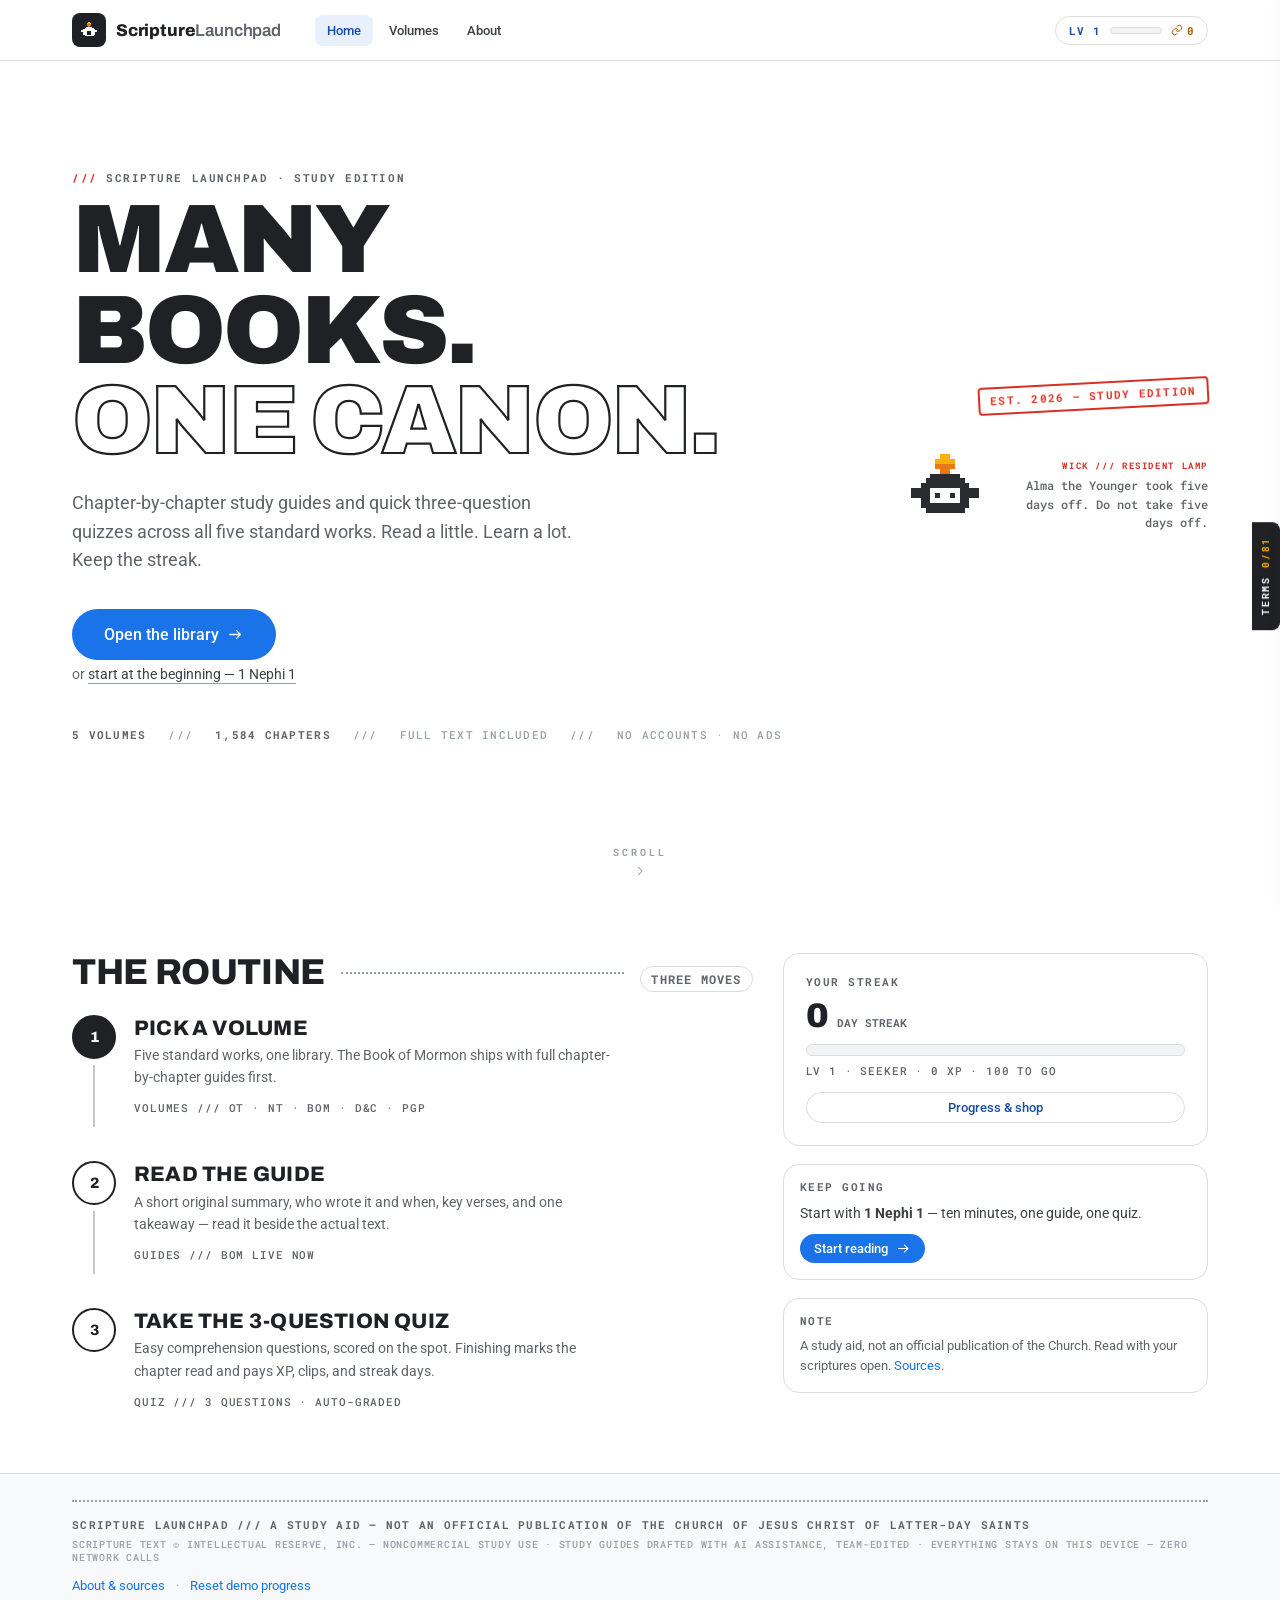
==== commit bcd6b1f1: "Scripture Launchpad: full standard-works text readable on the platform - New read view (#/read/<bid>" ====
--- a/scripture-launchpad/index.html
+++ b/scripture-launchpad/index.html
@@ -4,7 +4,7 @@
 <meta charset="utf-8">
 <meta name="viewport" content="width=device-width, initial-scale=1, viewport-fit=cover">
 <title>Scripture Launchpad — chapter by chapter</title>
-<meta name="description" content="Chapter-by-chapter study guides and quick three-question quizzes across all five standard works.">
+<meta name="description" content="Chapter-by-chapter study guides, quick three-question quizzes, and the full text of all five standard works — read every chapter right here.">
 <link rel="icon" href='data:image/svg+xml,<svg xmlns="http://www.w3.org/2000/svg" viewBox="0 0 16 16"><rect x="3" y="8" width="10" height="5" fill="%23202124"/><rect x="2" y="6" width="12" height="2" fill="%23202124"/><rect x="7" y="2" width="2" height="2" fill="%23f9ab00"/><rect x="6" y="4" width="4" height="2" fill="%23f9ab00"/></svg>'>
 <link rel="preconnect" href="https://fonts.googleapis.com">
 <link rel="preconnect" href="https://fonts.gstatic.com" crossorigin>
@@ -52,7 +52,7 @@
   <div class="wrap foot">
     <div class="foot-rule"></div>
     <p class="mono f1">SCRIPTURE LAUNCHPAD /// A STUDY AID — NOT AN OFFICIAL PUBLICATION OF THE CHURCH OF JESUS CHRIST OF LATTER-DAY SAINTS</p>
-    <p class="mono f2">SCRIPTURE TEXT: PUBLIC DOMAIN (KJV + LDS EDITIONS) · STUDY GUIDES DRAFTED WITH AI ASSISTANCE, TEAM-EDITED · EVERYTHING STAYS ON THIS DEVICE — ZERO NETWORK CALLS</p>
+    <p class="mono f2">SCRIPTURE TEXT © INTELLECTUAL RESERVE, INC. — NONCOMMERCIAL STUDY USE · STUDY GUIDES DRAFTED WITH AI ASSISTANCE, TEAM-EDITED · EVERYTHING STAYS ON THIS DEVICE — ZERO NETWORK CALLS</p>
     <p class="flinks">
       <a href="#/about" data-nav>About &amp; sources</a>
       <span class="dotsep">·</span>
@@ -76,6 +76,7 @@
 <!-- data (plain script tags so file:// double-click works) -->
 <script src="data/canon.js"></script>
 <script src="data/glossary.js"></script>
+<script src="data/text-manifest.js"></script>
 <script src="data/bom-01-1ne.js"></script>
 <script src="data/bom-02-2ne.js"></script>
 <script src="data/bom-03-jacob-words.js"></script>
--- a/scripture-launchpad/styles.css
+++ b/scripture-launchpad/styles.css
@@ -364,6 +364,27 @@
 .comingsoon .cs-k{font:700 10.5px var(--font-mono); letter-spacing:.14em; color:var(--grey); text-transform:uppercase}
 .comingsoon p{color:var(--grey); max-width:60ch}
 .chapter-nav{display:flex; justify-content:space-between; gap:12px; margin-top:30px; flex-wrap:wrap}
+
+/* ---------- full-chapter reading ---------- */
+.readpage{max-width:760px; padding-bottom:60px}
+.chap-head .readtoggle{display:inline-flex; align-items:center; gap:10px}
+.readmeta{
+  font:500 10.5px var(--font-mono); letter-spacing:.12em; text-transform:uppercase;
+  color:#9aa0a6; margin:4px 0 20px;
+}
+.readmeta a{color:#9aa0a6; text-decoration:underline}
+.readmeta a:hover{color:var(--grey)}
+.scripture{font:400 17px/1.85 var(--font-ui); color:var(--ink2)}
+.scripture .v{margin:0 0 3px}
+.scripture .vn{
+  font:700 10px var(--font-mono); letter-spacing:.04em;
+  color:var(--acc, var(--blue-d)); position:relative; top:-4px; margin-right:7px;
+}
+.scripture .svh{
+  font:800 12px var(--font-mono); letter-spacing:.14em; text-transform:uppercase;
+  color:var(--ink); margin:28px 0 10px;
+}
+.read-nav{display:flex; justify-content:space-between; gap:12px; margin-top:36px; flex-wrap:wrap}
 
 /* ---------- quiz ---------- */
 .quizcard{margin-top:16px}
@@ -571,8 +592,10 @@
   .det-head .head-cta{margin-left:0; width:100%; flex-direction:row}
   .btn-full{width:100%; justify-content:center}
   .chapter-nav .btn{flex:1; justify-content:center}
+  .read-nav .btn{flex:1; justify-content:center}
   .chap-head .readtoggle{margin-left:0; width:100%}
-  .chap-head .readtoggle button{width:100%; justify-content:center}
+  .chap-head .readtoggle button, .chap-head .readtoggle .btn{flex:1; justify-content:center}
+  .scripture{font-size:16px; line-height:1.75}
   .quizcard .qh .qmeta{margin-left:0; width:100%}
   .toasts{left:10px; right:10px; bottom:calc(96px + env(safe-area-inset-bottom))}
   .toast{width:100%}
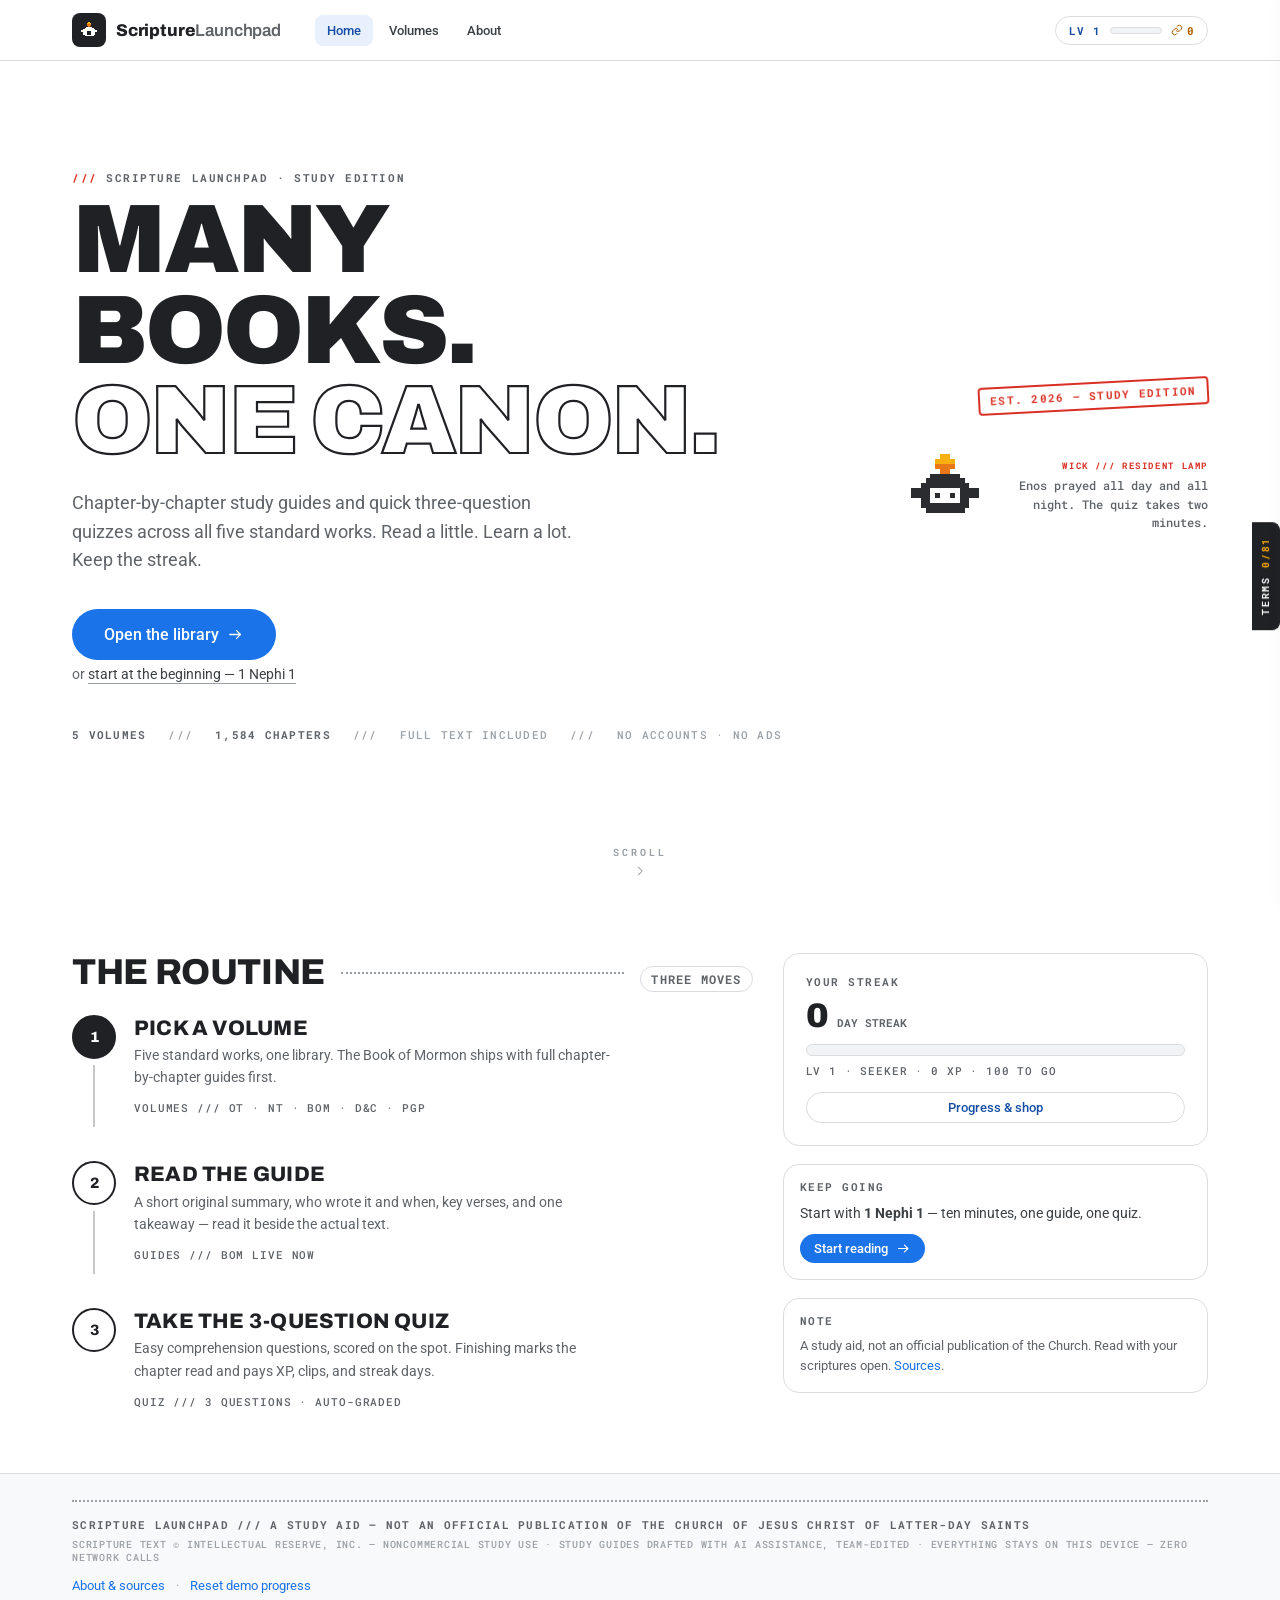
==== commit 35a15f82: "Scripture Launchpad: installable offline phone app (PWA) + GitHub Actions Pages deploy - manifest + " ====
--- a/scripture-launchpad/index.html
+++ b/scripture-launchpad/index.html
@@ -5,6 +5,13 @@
 <meta name="viewport" content="width=device-width, initial-scale=1, viewport-fit=cover">
 <title>Scripture Launchpad — chapter by chapter</title>
 <meta name="description" content="Chapter-by-chapter study guides, quick three-question quizzes, and the full text of all five standard works — read every chapter right here.">
+<meta name="theme-color" content="#202124">
+<link rel="manifest" href="manifest.json">
+<link rel="apple-touch-icon" href="icons/apple-touch-icon.png">
+<meta name="apple-mobile-web-app-capable" content="yes">
+<meta name="mobile-web-app-capable" content="yes">
+<meta name="apple-mobile-web-app-status-bar-style" content="black">
+<meta name="apple-mobile-web-app-title" content="Scripture">
 <link rel="icon" href='data:image/svg+xml,<svg xmlns="http://www.w3.org/2000/svg" viewBox="0 0 16 16"><rect x="3" y="8" width="10" height="5" fill="%23202124"/><rect x="2" y="6" width="12" height="2" fill="%23202124"/><rect x="7" y="2" width="2" height="2" fill="%23f9ab00"/><rect x="6" y="4" width="4" height="2" fill="%23f9ab00"/></svg>'>
 <link rel="preconnect" href="https://fonts.googleapis.com">
 <link rel="preconnect" href="https://fonts.gstatic.com" crossorigin>
--- a/scripture-launchpad/styles.css
+++ b/scripture-launchpad/styles.css
@@ -73,6 +73,9 @@
 .appbar{
   position:sticky; top:0; z-index:50; background:var(--appbar-bg);
   border-bottom:1px solid var(--line); backdrop-filter:blur(6px);
+  /* installed app (standalone): bar grows to clear the phone status bar;
+     inset is 0 in a normal browser tab, so nothing changes there */
+  padding-top:env(safe-area-inset-top, 0);
 }
 .appbar .row{display:flex; align-items:center; gap:18px; height:60px}
 .brand{display:flex; align-items:center; gap:10px; cursor:pointer; user-select:none}
@@ -433,6 +436,12 @@
 .about ul{padding-left:20px; margin:8px 0}
 .about .src{border:1px solid var(--line); border-radius:12px; padding:14px 16px; margin:10px 0; background:var(--card)}
 .about .src .sk{font:700 10px var(--font-mono); letter-spacing:.14em; text-transform:uppercase; color:var(--grey)}
+.about .inst-hint{
+  font:500 10.5px/1.9 var(--font-mono); letter-spacing:.1em; text-transform:uppercase;
+  color:var(--ink2); margin:12px 0 0;
+}
+.about .inst-hint b{color:var(--ink); font-weight:700}
+#installbtn{margin-top:12px}
 
 /* ---------- progress modal + shop ---------- */
 .modal-root{position:fixed; inset:0; z-index:400; display:flex; align-items:flex-start; justify-content:center; padding:44px 16px; overflow-y:auto}
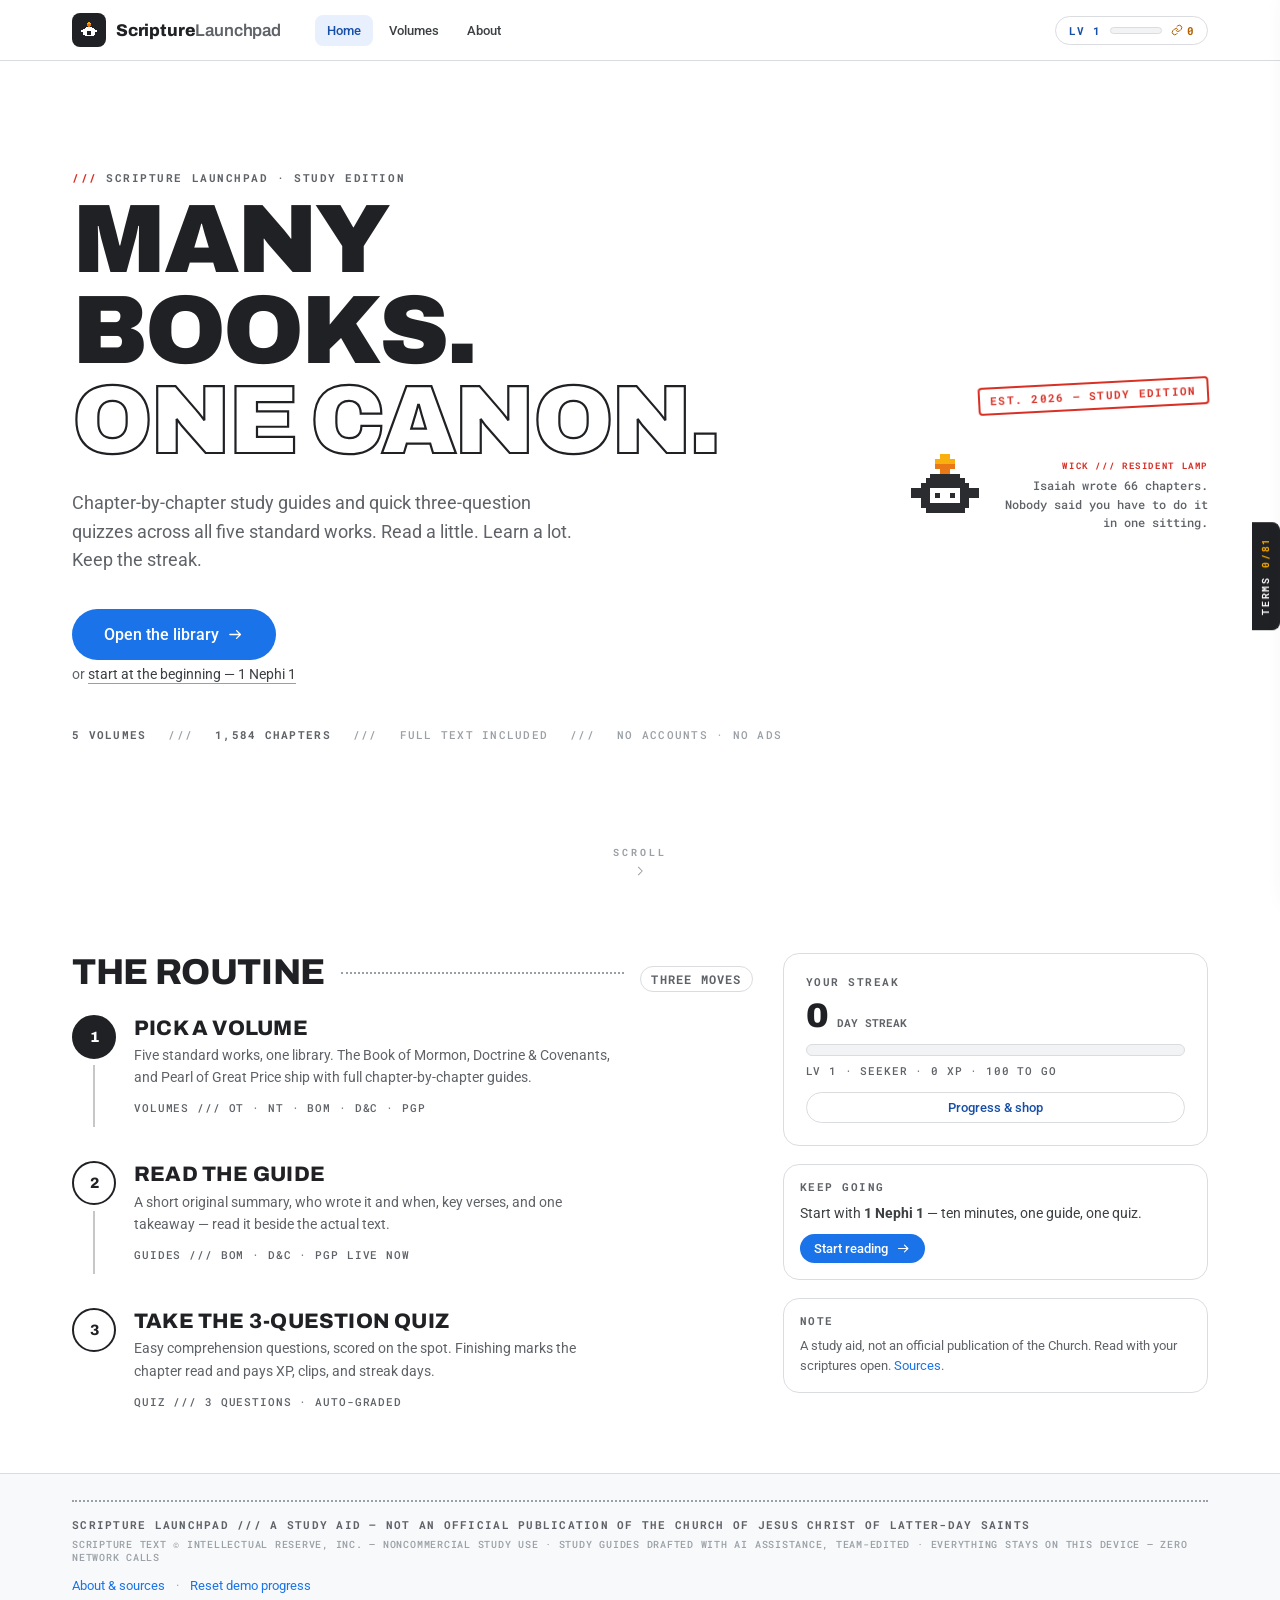
==== commit 3e65e994: "Scripture Launchpad: D&C + Pearl of Great Price fully guided (156 units, 468 quizzes) - 13 subagents" ====
--- a/scripture-launchpad/index.html
+++ b/scripture-launchpad/index.html
@@ -94,6 +94,20 @@
 <script src="data/bom-08-3ne.js"></script>
 <script src="data/bom-09-4ne-mormon-ether.js"></script>
 <script src="data/bom-10-moroni.js"></script>
+<script src="data/dc-01-foundations.js"></script>
+<script src="data/dc-02-ohio.js"></script>
+<script src="data/dc-03-law-and-spirit.js"></script>
+<script src="data/dc-04-zion.js"></script>
+<script src="data/dc-05-priesthood.js"></script>
+<script src="data/dc-06-persecution.js"></script>
+<script src="data/dc-07-kirtland.js"></script>
+<script src="data/dc-08-liberty.js"></script>
+<script src="data/dc-09-nauvoo.js"></script>
+<script src="data/dc-10-od.js"></script>
+<script src="data/pgp-01-moses.js"></script>
+<script src="data/pgp-02-abraham.js"></script>
+<script src="data/pgp-03-visions.js"></script>
+<script src="data/pgp-04-a-of-f.js"></script>
 <script src="app.js"></script>
 </body>
 </html>
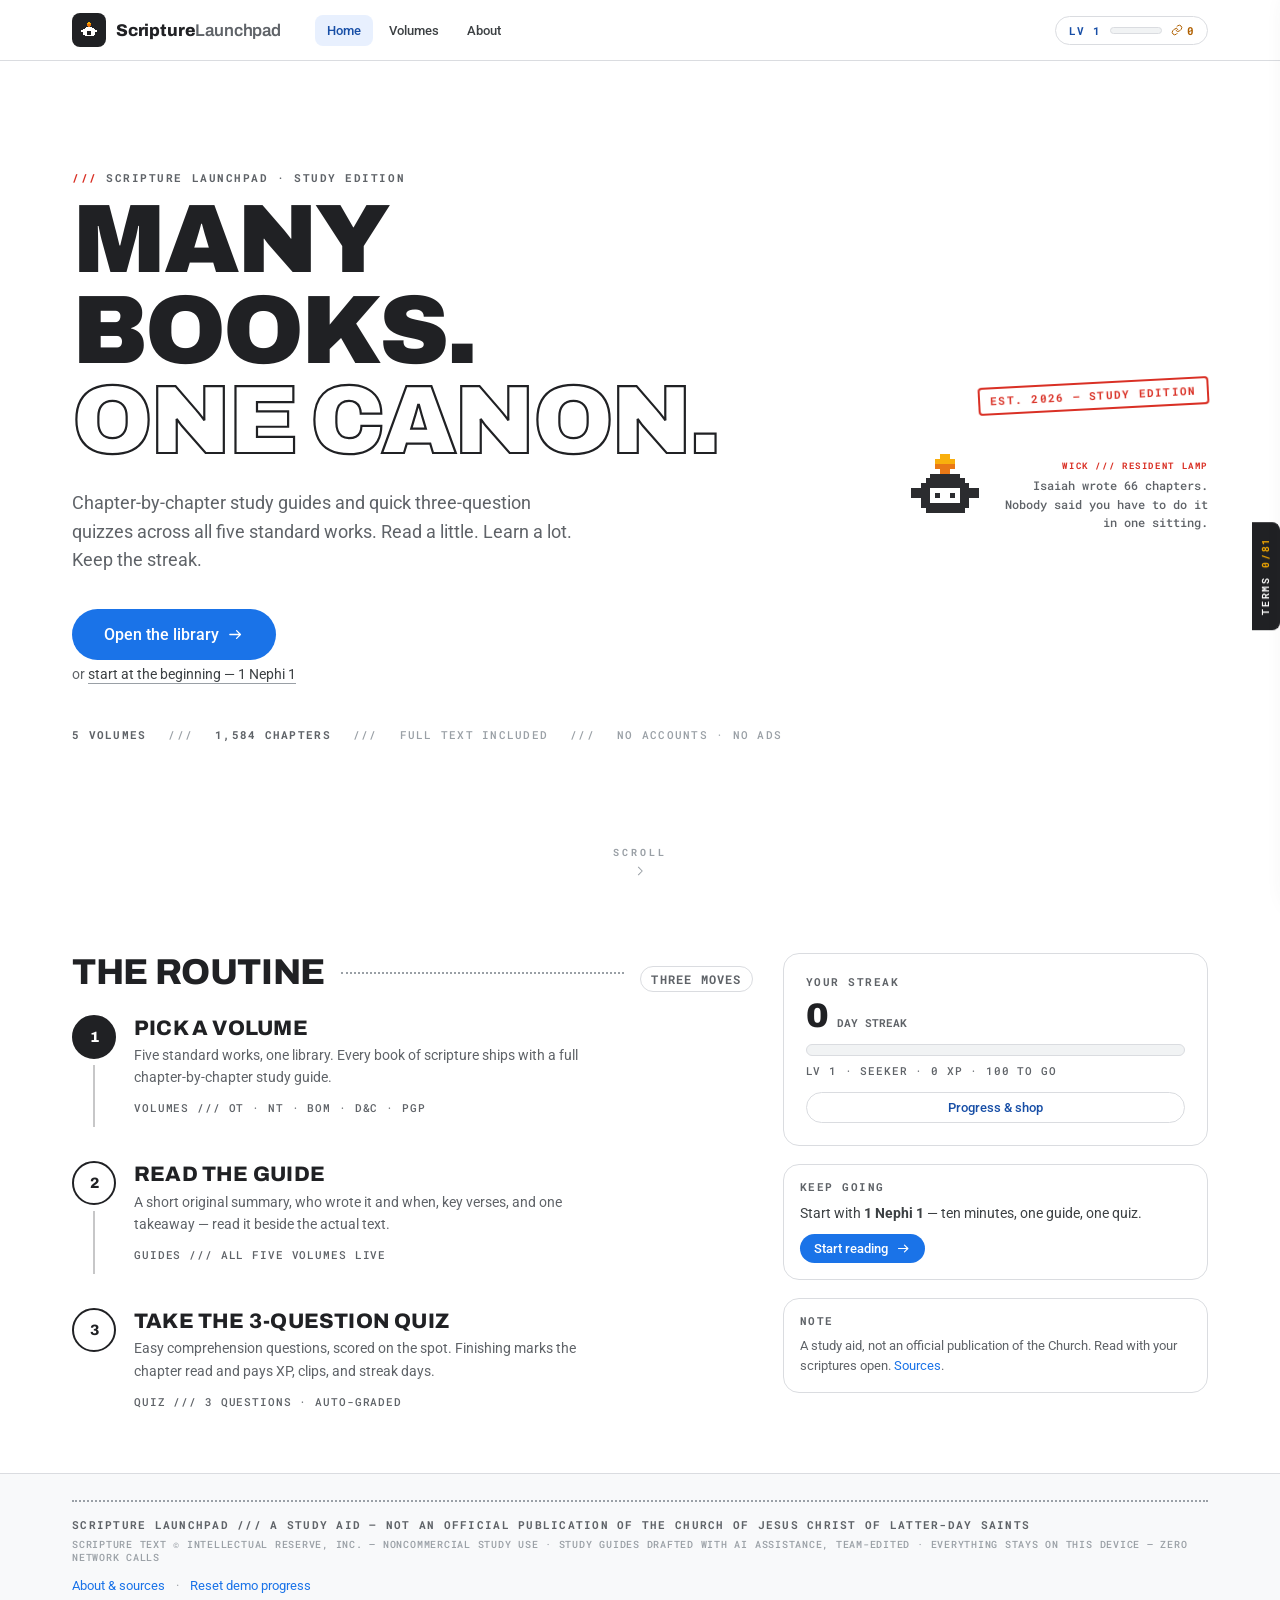
==== commit f54babbb: "Scripture Launchpad: OT + NT fully guided — all five standard works complete - 1,189 new guided chap" ====
--- a/scripture-launchpad/index.html
+++ b/scripture-launchpad/index.html
@@ -84,6 +84,50 @@
 <script src="data/canon.js"></script>
 <script src="data/glossary.js"></script>
 <script src="data/text-manifest.js"></script>
+<script src="data/ot-01-genesis-a.js"></script>
+<script src="data/ot-02-genesis-b.js"></script>
+<script src="data/ot-03-exodus.js"></script>
+<script src="data/ot-04-leviticus.js"></script>
+<script src="data/ot-05-numbers.js"></script>
+<script src="data/ot-06-deuteronomy.js"></script>
+<script src="data/ot-07-joshua-ruth.js"></script>
+<script src="data/ot-08-judges.js"></script>
+<script src="data/ot-09-1samuel.js"></script>
+<script src="data/ot-10-2samuel.js"></script>
+<script src="data/ot-11-1kings.js"></script>
+<script src="data/ot-12-2kings.js"></script>
+<script src="data/ot-13-1chronicles.js"></script>
+<script src="data/ot-14-2chronicles.js"></script>
+<script src="data/ot-15-ezra-neh-esth.js"></script>
+<script src="data/ot-16-job-a.js"></script>
+<script src="data/ot-17-job-b.js"></script>
+<script src="data/ot-18-psalms-a.js"></script>
+<script src="data/ot-19-psalms-b.js"></script>
+<script src="data/ot-20-psalms-c.js"></script>
+<script src="data/ot-21-psalms-d.js"></script>
+<script src="data/ot-22-proverbs.js"></script>
+<script src="data/ot-23-eccl-song.js"></script>
+<script src="data/ot-24-isaiah-a.js"></script>
+<script src="data/ot-25-isaiah-b.js"></script>
+<script src="data/ot-26-isaiah-c.js"></script>
+<script src="data/ot-27-jeremiah-a.js"></script>
+<script src="data/ot-28-jeremiah-b.js"></script>
+<script src="data/ot-29-lam-ezek-a.js"></script>
+<script src="data/ot-30-ezek-b.js"></script>
+<script src="data/ot-31-ezek-c.js"></script>
+<script src="data/ot-32-dan-hosea.js"></script>
+<script src="data/ot-33-joel-jonah.js"></script>
+<script src="data/ot-34-micah-zeph.js"></script>
+<script src="data/ot-35-hag-mal.js"></script>
+<script src="data/nt-01-matt.js"></script>
+<script src="data/nt-02-mark-luke.js"></script>
+<script src="data/nt-03-john.js"></script>
+<script src="data/nt-04-acts.js"></script>
+<script src="data/nt-05-rom-1cor.js"></script>
+<script src="data/nt-06-2cor-col.js"></script>
+<script src="data/nt-07-thes-heb.js"></script>
+<script src="data/nt-08-pet-jude.js"></script>
+<script src="data/nt-09-rev.js"></script>
 <script src="data/bom-01-1ne.js"></script>
 <script src="data/bom-02-2ne.js"></script>
 <script src="data/bom-03-jacob-words.js"></script>
